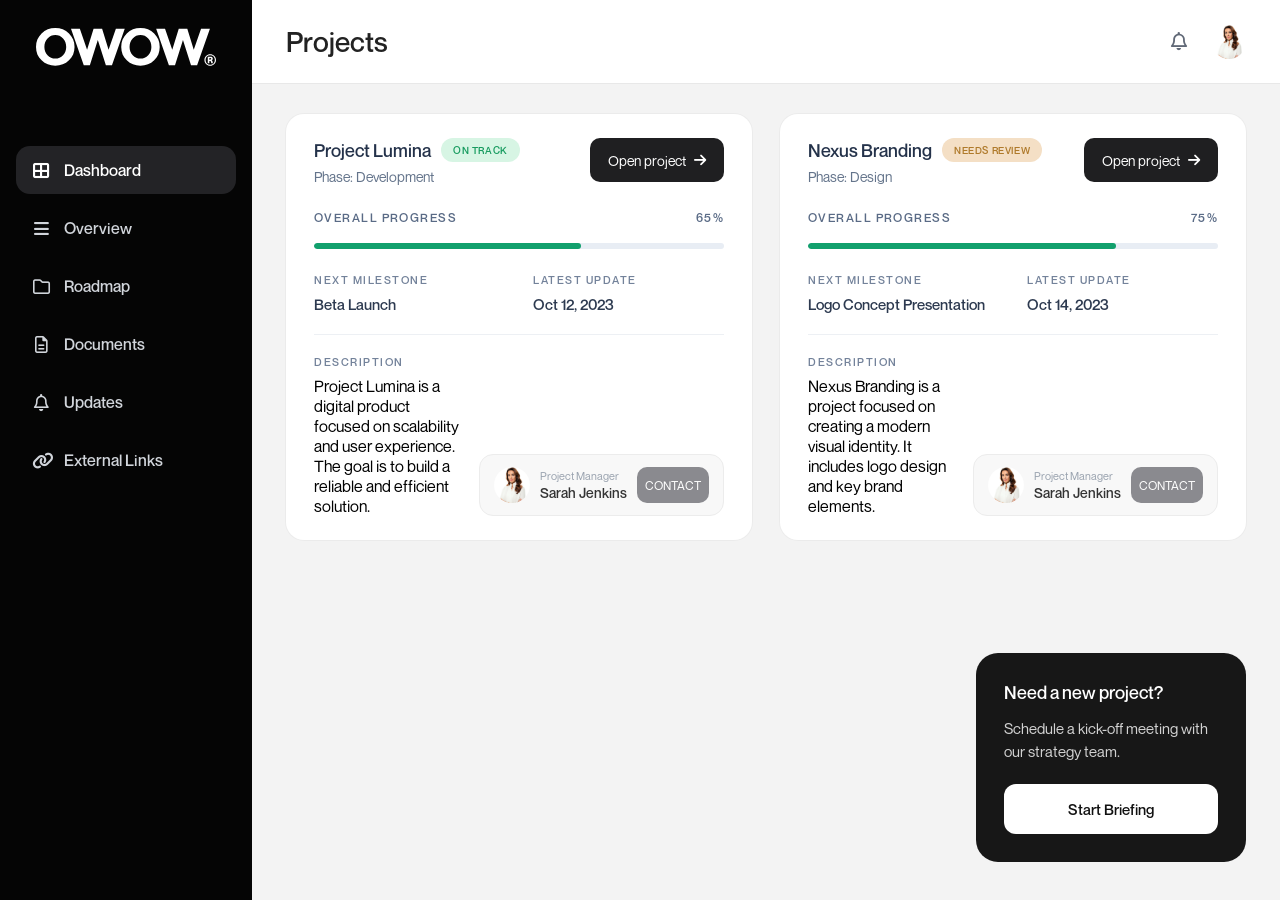
==== dashboard.html @ 6236fd92 "Fix layout issues" ====
<!DOCTYPE html>
<html lang="en">
<head>
  <meta charset="UTF-8" />
  <meta name="viewport" content="width=device-width, initial-scale=1.0" />
  <title>Projects Dashboard</title>
  <link rel="stylesheet" href="css/style.css" />
  <link rel="stylesheet" href="https://cdnjs.cloudflare.com/ajax/libs/font-awesome/6.5.0/css/all.min.css" />
</head>
<body>
  <div class="app-layout">
    <aside class="sidebar">
      <div class="logo">
        <img src="images/owow.svg" alt="OWOW logo" />
      </div>

      <nav class="sidebar-nav">
        <a href="index.html" class="nav-item active">
          <i class="fa-solid fa-table-cells-large"></i>
          <span>Dashboard</span>
        </a>
        <a href="overview.html" class="nav-item">
          <i class="fa-solid fa-bars"></i>
          <span>Overview</span>
        </a>
        <a href="roadmap.html" class="nav-item">
          <i class="fa-regular fa-folder"></i>
          <span>Roadmap</span>
        </a>
        <a href="documents.html" class="nav-item">
          <i class="fa-regular fa-file-lines"></i>
          <span>Documents</span>
        </a>
        <a href="updates.html" class="nav-item">
          <i class="fa-regular fa-bell"></i>
          <span>Updates</span>
        </a>
        <a href="links.html" class="nav-item">
          <i class="fa-solid fa-link"></i>
          <span>External Links</span>
        </a>
      </nav>
    </aside>

    <main class="main-content">
      <header class="topbar">
        <h1>Projects</h1>

        <div class="topbar-right">
          <button class="icon-btn">
            <i class="fa-regular fa-bell"></i>
          </button>

          <div class="profile-avatar">
            <img src="images/profile.png" alt="Profile picture" />
          </div>
        </div>
      </header>

      <section class="projects-grid">
        <article class="project-card">
          <div class="card-top">
            <div>
              <div class="project-title-row">
                <h2>Project Lumina</h2>
                <span class="status-badge green">ON TRACK</span>
              </div>
              <p class="phase">Phase: Development</p>
            </div>

            <button class="open-btn">
              Open project
              <i class="fa-solid fa-arrow-right"></i>
            </button>
          </div>

          <div class="progress-section">
            <div class="progress-head">
              <span>OVERALL PROGRESS</span>
              <span>65%</span>
            </div>
            <div class="progress-bar">
              <div class="progress-fill" style="width: 65%;"></div>
            </div>
          </div>

          <div class="project-meta">
            <div>
              <p class="meta-label">NEXT MILESTONE</p>
              <p class="meta-value">Beta Launch</p>
            </div>

            <div>
              <p class="meta-label">LATEST UPDATE</p>
              <p class="meta-value">Oct 12, 2023</p>
            </div>
          </div>

          <div class="card-bottom">
            <div class="description-box">
              <p class="meta-label">DESCRIPTION</p>
              <p class="description-text">
                Project Lumina is a digital product focused on scalability and user
                experience. The goal is to build a reliable and efficient solution.
              </p>
            </div>

            <div class="manager-box">
              <img src="images/profile.png" alt="Sarah Jenkins" />
              <div class="manager-info">
                <span class="manager-role">Project Manager</span>
                <span class="manager-name">Sarah Jenkins</span>
              </div>
              <button class="contact-btn">CONTACT</button>
            </div>
          </div>
        </article>

        <article class="project-card">
          <div class="card-top">
            <div>
              <div class="project-title-row">
                <h2>Nexus Branding</h2>
                <span class="status-badge orange">NEEDS REVIEW</span>
              </div>
              <p class="phase">Phase: Design</p>
            </div>

            <button class="open-btn">
              Open project
              <i class="fa-solid fa-arrow-right"></i>
            </button>
          </div>

          <div class="progress-section">
            <div class="progress-head">
              <span>OVERALL PROGRESS</span>
              <span>75%</span>
            </div>
            <div class="progress-bar">
              <div class="progress-fill" style="width: 75%;"></div>
            </div>
          </div>

          <div class="project-meta">
            <div>
              <p class="meta-label">NEXT MILESTONE</p>
              <p class="meta-value">Logo Concept Presentation</p>
            </div>

            <div>
              <p class="meta-label">LATEST UPDATE</p>
              <p class="meta-value">Oct 14, 2023</p>
            </div>
          </div>

          <div class="card-bottom">
            <div class="description-box">
              <p class="meta-label">DESCRIPTION</p>
              <p class="description-text">
                Nexus Branding is a project focused on creating a modern visual
                identity. It includes logo design and key brand elements.
              </p>
            </div>

            <div class="manager-box">
              <img src="images/profile.png" alt="Sarah Jenkins" />
              <div class="manager-info">
                <span class="manager-role">Project Manager</span>
                <span class="manager-name">Sarah Jenkins</span>
              </div>
              <button class="contact-btn">CONTACT</button>
            </div>
          </div>
        </article>
      </section>

      <section class="cta-section">
        <div class="briefing-card">
          <h3>Need a new project?</h3>
          <p>Schedule a kick-off meeting with our strategy team.</p>
          <button>Start Briefing</button>
        </div>
      </section>
    </main>
  </div>
</body>
</html>
---- css/style.css ----
@font-face {
    font-family: 'Neue Montreal';
    src: url('/fonts/neue-montreal-medium.otf') format('opentype');
    font-weight: 400;
    font-style: normal;
  }
  
  @font-face {
    font-family: 'Neue Montreal';
    src: url('/fonts/neue-montreal-regular.otf') format('opentype');
    font-weight: 700;
    font-style: normal;
  }
  

  * {
    margin: 0;
    padding: 0;
    box-sizing: border-box;
    font-family: 'Neue Montreal', sans-serif;
  }
  
  body {
    background-color: #f5f5f5;
    color: #111827;
  }
  
  a {
    text-decoration: none;
    color: inherit;
  }
  
  img {
    display: block;
    max-width: 100%;
  }
  
  .app-layout {
    display: flex;
    min-height: 100vh;
  }
  

  .sidebar {
    width: 252px;
    background-color: #050505;
    color: #ffffff;
    padding: 18px 16px 24px;
    display: flex;
    flex-direction: column;
    flex-shrink: 0;
  }
  
  .logo {
    padding: 10px 8px 30px 8px;
  }
  
  .logo img {
    width: 125px;
    height: auto;
  }
  
  .sidebar-nav {
    display: flex;
    flex-direction: column;
    gap: 10px;
  }
  
  .nav-item {
    display: flex;
    align-items: center;
    gap: 14px;
    padding: 14px 16px;
    border-radius: 14px;
    color: #d1d5db;
    transition: 0.25s ease;
    font-size: 16px;
    font-weight: 500;
  }
  
  .nav-item i {
    width: 18px;
    text-align: center;
    font-size: 17px;
  }
  
  .nav-item:hover {
    background-color: #1c1c1f;
    color: #ffffff;
  }
  
  .nav-item.active {
    background-color: #232326;
    color: #ffffff;
  }
  

  .main-content {
    flex: 1;
    display: flex;
    flex-direction: column;
    background-color: #ffffff;
  }
  
  .top-header {
    display: flex;
    justify-content: space-between;
    align-items: center;
    padding: 26px 36px;
    border-bottom: 1px solid #e5e7eb;
  }
  
  .breadcrumb {
    font-size: 14px;
    color: #9ca3af;
    margin-bottom: 8px;
  }
  
  .breadcrumb span {
    color: #4b5563;
    font-weight: 600;
  }
  
  .project-title {
    font-size: 22px;
    font-weight: 700;
  }
  
  .header-icons {
    display: flex;
    align-items: center;
    gap: 16px;
  }
  
  .icon-btn {
    background: transparent;
    border: none;
    font-size: 18px;
    cursor: pointer;
    color: #111827;
  }
  
  .avatar {
    width: 38px;
    height: 38px;
    border-radius: 50%;
    object-fit: cover;
  }
  
  .content-grid {
    display: grid;
    grid-template-columns: 2.2fr 0.8fr;
    gap: 32px;
    padding: 28px 32px 40px;
  }
  
  .left-column {
    min-width: 0;
  }
  
  .right-column {
    display: flex;
    flex-direction: column;
    gap: 22px;
  }
  
  .page-heading {
    display: flex;
    align-items: center;
    gap: 14px;
    margin-bottom: 26px;
  }
  
  .page-heading h2 {
    font-size: 28px;
    font-weight: 700;
    color: #14213d;
  }
  
  .back-btn {
    font-size: 24px;
    color: #111827;
  }
  

  .featured-card,
  .update-card,
  .info-card {
    border: 1px solid #d1d5db;
    border-radius: 20px;
    background-color: #ffffff;
  }
  
  .featured-card {
    background: linear-gradient(
      to bottom,
      #dadada 0%,
      #ffffff 80%
    );
    border: 1px solid #d1d5db;
    border-radius: 20px;
    padding: 22px 24px;
    margin-bottom: 28px;
  }
  
  .featured-top {
    display: flex;
    align-items: center;
    gap: 14px;
    margin-bottom: 18px;
  }
  
  .tag.dark {
    background-color: #0b0b0b;
    color: #ffffff;
    font-size: 13px;
    font-weight: 700;
    text-transform: uppercase;
    padding: 8px 12px;
    border-radius: 8px;
  }
  
  .date {
    font-size: 14px;
    color: #4b5563;
  }
  
  .featured-body {
    display: flex;
    justify-content: space-between;
    align-items: center;
    gap: 20px;
  }
  
  .featured-body h3 {
    font-size: 24px;
    margin-bottom: 10px;
    color: #111827;
  }
  
  .featured-body p {
    font-size: 17px;
    line-height: 1.6;
    max-width: 640px;
    color: #1f2937;
  }
  
  .rocket-icon {
    font-size: 72px;
    color: #d1d5db;
    opacity: 0.7;
  }
  
  .search-row {
    display: flex;
    justify-content: flex-end;
    margin-bottom: 24px;
  }
  
  .search-box {
    display: flex;
    align-items: center;
    gap: 10px;
    color: #9ca3af;
    border-bottom: 1px solid #d1d5db;
    padding-bottom: 8px;
    min-width: 260px;
  }
  
  .search-box input {
    border: none;
    outline: none;
    font-size: 15px;
    width: 100%;
    background: transparent;
    color: #111827;
  }
  
  .timeline-section {
    margin-top: 24px;
  }
  
  .section-label {
    color: #64748b;
    font-size: 14px;
    font-weight: 700;
    letter-spacing: 0.4px;
    margin-bottom: 18px;
    padding-bottom: 10px;
    border-bottom: 2px solid #e5e7eb;
    width: fit-content;
  }
  
  .timeline {
    border-left: 2px solid #d1d5db;
    margin-left: 6px;
    padding-left: 24px;
  }
  
  .timeline-item {
    position: relative;
    margin-bottom: 18px;
  }
  
  .timeline-dot {
    position: absolute;
    width: 12px;
    height: 12px;
    border: 2px solid #111827;
    background-color: #ffffff;
    border-radius: 50%;
    left: -31px;
    top: 24px;
  }
  
  .update-card {
    padding: 20px;
  }
  
  .card-header {
    display: flex;
    justify-content: space-between;
    align-items: start;
    gap: 12px;
    margin-bottom: 10px;
  }
  
  .card-header h3 {
    font-size: 18px;
    font-weight: 700;
  }
  
  .time-text {
    font-size: 14px;
    color: #6b7280;
    white-space: nowrap;
  }
  
  .mini-tags {
    display: flex;
    align-items: center;
    gap: 10px;
    flex-wrap: wrap;
    margin-bottom: 12px;
  }
  
  .mini-tag {
    background-color: #f3f4f6;
    color: #6b7280;
    font-size: 12px;
    padding: 4px 10px;
    border-radius: 8px;
  }
  
  .status {
    font-size: 13px;
    font-weight: 500;
  }
  
  .on-track {
    color: #10b981;
  }
  
  .action-required {
    color: #f59e0b;
  }
  
  .completed {
    color: #10b981;
  }
  
  .update-card p {
    color: #4b5563;
    line-height: 1.6;
    font-size: 15px;
  }
  

  .info-card {
    padding: 20px;
  }
  
  .card-label {
    font-size: 13px;
    font-weight: 700;
    letter-spacing: 0.5px;
    color: #111827;
    margin-bottom: 16px;
  }
  
  .status-box {
    display: flex;
    align-items: center;
    gap: 14px;
  }
  
  .status-icon {
    width: 42px;
    height: 42px;
    border-radius: 50%;
    display: flex;
    align-items: center;
    justify-content: center;
    font-size: 16px;
  }
  
  .status-icon.green {
    background-color: #d1fae5;
    color: #10b981;
  }
  
  .status-box h3 {
    font-size: 18px;
    margin-bottom: 4px;
  }
  
  .status-box p {
    font-size: 14px;
    color: #4b5563;
  }
  
  .date-pill {
    display: inline-block;
    background-color: #f3f4f6;
    color: #374151;
    font-size: 13px;
    padding: 6px 10px;
    border-radius: 8px;
    margin-bottom: 12px;
  }
  
  .info-card h3 {
    font-size: 24px;
    margin-bottom: 8px;
  }
  
  .info-card p {
    font-size: 15px;
    color: #4b5563;
    line-height: 1.5;
  }
  
  .progress-bar {
    height: 8px;
    background-color: #e5e7eb;
    border-radius: 999px;
    margin-top: 18px;
    overflow: hidden;
  }
  
  .progress-fill {
    width: 0;
    height: 100%;
    background-color: #10b981;
    border-radius: 999px;
  }
  
  .progress-text {
    text-align: right;
    margin-top: 8px;
    font-size: 13px;
    color: #374151;
  }
  
  .document-box {
    display: flex;
    align-items: center;
    gap: 14px;
    background-color: #f9fafb;
    border-radius: 12px;
    padding: 14px;
  }
  
  .pdf-icon {
    width: 42px;
    height: 42px;
    border-radius: 10px;
    background-color: #fee2e2;
    display: flex;
    align-items: center;
    justify-content: center;
    color: #ef4444;
    font-size: 20px;
  }
  
  .document-box h4 {
    font-size: 16px;
    margin-bottom: 4px;
  }
  
  .document-box p {
    font-size: 14px;
    color: #6b7280;
  }
  

  @media (max-width: 1100px) {
    .content-grid {
      grid-template-columns: 1fr;
    }
  
    .right-column {
      flex-direction: row;
      flex-wrap: wrap;
    }
  
    .right-column .info-card {
      flex: 1 1 250px;
    }
  }
  
  @media (max-width: 768px) {
    .app-layout {
      flex-direction: column;
    }
  
    .sidebar {
      width: 100%;
    }
  
    .top-header,
    .content-grid {
      padding-left: 20px;
      padding-right: 20px;
    }
  
    .featured-body {
      flex-direction: column;
      align-items: flex-start;
    }
  
    .rocket-icon {
      display: none;
    }
  
    .card-header {
      flex-direction: column;
      align-items: flex-start;
    }
  
    .search-row {
      justify-content: flex-start;
    }
  }

  /* Login */
/* Fonts */
@font-face {
  font-family: "Neue Montreal";
  src: url("./fonts/NeueMontreal-Regular.woff2") format("woff2");
  font-weight: 400;
}

@font-face {
  font-family: "Neue Montreal";
  src: url("./fonts/NeueMontreal-Medium.woff2") format("woff2");
  font-weight: 500;
}

/* Reset */
* {
  box-sizing: border-box;
}

/* Body - CENTER EVERYTHING */
body {
  margin: 0;
  background: #f4f2ee;
  font-family: "Neue Montreal", Arial, sans-serif;
  color: #000;
  min-height: 100vh;

  display: flex;
  align-items: center;
  justify-content: center;
}

.login {
  width: 420px;
  text-align: center;
}

.logo {
  width: 100%;
  display: flex;
  justify-content: center;
  align-items: center;
  margin-bottom: 50px;
}

.logo img {
  display: block;
  width: 180px;
  height: auto;
}

/* Title */
h1 {
  font-size: 30px;
  font-weight: 500;
  margin: 0;
}

/* Subtitle */
.subtitle {
  color: #7c8798;
  margin: 12px 0 50px;
}

/* Form */
form {
  text-align: left;
}

/* Labels */
label {
  display: block;
  font-size: 14px;
  margin-bottom: 10px;
}

/* Inputs */
input {
  width: 100%;
  border: none;
  border-bottom: 1px solid #d5dbe5;
  background: transparent;
  padding-bottom: 12px;
  margin-bottom: 25px;
  font-size: 16px;
  outline: none;
}

/* Forgot password */
.forgot {
  text-align: right;
  margin-bottom: 25px;
}

.forgot a {
  font-size: 13px;
  color: #1a5ac7;
  text-decoration: none;
}

/* Main button */
button {
  width: 100%;
  height: 50px;
  background: #000;
  color: white;
  border: none;
  font-size: 16px;
  cursor: pointer;
  transition: opacity 0.2s ease;
}

button:hover {
  opacity: 0.85;
}

/* Divider */
.divider {
  margin: 30px 0 20px;
  color: #7f8793;
  font-size: 14px;
}

/* Social buttons */
.social {
  display: flex;
  gap: 15px;
  justify-content: center;
}

.social-btn {
  display: flex;
  align-items: center;
  justify-content: center;
  gap: 10px;

  width: 160px;
  height: 48px;

  border: 1px solid #cfd6df;
  background: transparent;
  color: #3e4b5f;
  cursor: pointer;
}

.social-btn img {
  width: 18px;
  height: 18px;
}

/* Footer */
.footer {
  margin-top: 100px;
  font-size: 12px;
  color: #98a3b1;
}

.footer a {
  color: #1549a8;
  text-decoration: none;
}

/* Projects */
@font-face {
  font-family: 'Neue Montreal';
  src: url('/fonts/neue-montreal-medium.otf') format('opentype');
  font-weight: 500;
  font-style: normal;
}

@font-face {
  font-family: 'Neue Montreal';
  src: url('/fonts/neue-montreal-regular.otf') format('opentype');
  font-weight: 400;
  font-style: normal;
}

* {
  margin: 0;
  padding: 0;
  box-sizing: border-box;
  font-family: 'Neue Montreal', sans-serif;
}

/* html,
body {
  height: 100%;
}

body {
  background-color: #f3f3f3;
  color: #111827;
}

a {
  text-decoration: none;
  color: inherit;
}

img {
  display: block;
  max-width: 100%;
}

button {
  font: inherit;
}

.app-layout {
  display: flex;
  min-height: 100vh;
} */

/* SIDEBAR */

/* .sidebar {
  width: 256px;
  background-color: #050505;
  color: #ffffff;
  padding: 20px 16px 24px;
  display: flex;
  flex-direction: column;
  flex-shrink: 0;
}

.logo {
  padding: 6px 10px 42px 10px;
}

.logo img {
  width: 122px;
  height: auto;
  filter: brightness(0) invert(1);
}

.sidebar-nav {
  display: flex;
  flex-direction: column;
  gap: 10px;
}

.nav-item {
  display: flex;
  align-items: center;
  gap: 14px;
  padding: 14px 16px;
  border-radius: 14px;
  color: #c8cbd2;
  transition: 0.25s ease;
  font-size: 15px;
  font-weight: 400;
}

.nav-item i {
  width: 18px;
  text-align: center;
  font-size: 15px;
}

.nav-item:hover {
  background-color: #232326;
  color: #ffffff;
}

.nav-item.active {
  background-color: #232326;
  color: #ffffff;
  font-weight: 500;
} */

/* MAIN CONTENT */

.main-content {
  flex: 1;
  display: flex;
  flex-direction: column;
  background: #f3f3f3;
}

.topbar {
  height: 84px;
  background: #ffffff;
  border-bottom: 1px solid #e8e8e8;
  display: flex;
  align-items: center;
  justify-content: space-between;
  padding: 0 34px;
}

.topbar h1 {
  font-size: 28px;
  font-weight: 500;
  color: #222222;
}

.topbar-right {
  display: flex;
  align-items: center;
  gap: 16px;
}

.icon-btn {
  width: 34px;
  height: 34px;
  border: none;
  background: transparent;
  color: #616977;
  font-size: 18px;
  cursor: pointer;
  display: grid;
  place-items: center;
}

.profile-avatar {
  width: 34px;
  height: 34px;
  border-radius: 50%;
  overflow: hidden;
  flex-shrink: 0;
}

.profile-avatar img {
  width: 100%;
  height: 100%;
  object-fit: cover;
}

/* PROJECTS */

.projects-grid {
  display: grid;
  grid-template-columns: repeat(2, minmax(0, 1fr));
  gap: 28px;
  padding: 30px 34px;
  align-items: start;
}

.project-card {
  background: #ffffff;
  border-radius: 18px;
  padding: 24px 28px;
  box-shadow: 0 0 0 1px rgba(0, 0, 0, 0.03);
  min-width: 0;
}

.card-top {
  display: grid;
  grid-template-columns: minmax(0, 1fr) auto;
  align-items: start;
  gap: 18px;
  margin-bottom: 24px;
}

.project-title-row {
  display: flex;
  align-items: center;
  gap: 10px;
  margin-bottom: 6px;
  flex-wrap: wrap;
}

.project-title-row h2 {
  font-size: 18px;
  font-weight: 500;
  color: #24324a;
  line-height: 1.15;
}

.phase {
  font-size: 14px;
  color: #64748b;
  line-height: 1.3;
}

.status-badge {
  display: inline-flex;
  align-items: center;
  justify-content: center;
  padding: 6px 12px;
  border-radius: 999px;
  font-size: 10px;
  font-weight: 500;
  letter-spacing: 0.06em;
  white-space: nowrap;
}

.status-badge.green {
  background: #d7f5e4;
  color: #179b5f;
}

.status-badge.orange {
  background: #f4dfc5;
  color: #af7a2b;
}

.open-btn {
  border: none;
  background: #1f1f21;
  color: #ffffff;
  padding: 0 18px;
  min-width: 130px;
  height: 44px;
  border-radius: 10px;
  display: inline-flex;
  align-items: center;
  justify-content: center;
  gap: 8px;
  cursor: pointer;
  font-size: 14px;
  white-space: nowrap;
  flex-shrink: 0;
}

.progress-section {
  margin-bottom: 24px;
}

.progress-head {
  display: flex;
  justify-content: space-between;
  margin-bottom: 10px;
  font-size: 12px;
  font-weight: 500;
  letter-spacing: 0.12em;
  color: #5a6b86;
}

.progress-bar {
  width: 100%;
  height: 6px;
  border-radius: 999px;
  background: #e8edf4;
  overflow: hidden;
}

.progress-fill {
  height: 100%;
  border-radius: 999px;
  background: #12a06d;
}

.project-meta {
  display: grid;
  grid-template-columns: 1fr 1fr;
  gap: 28px;
  padding-bottom: 20px;
  margin-bottom: 20px;
  border-bottom: 1px solid #edf0f4;
}

.meta-label {
  font-size: 11px;
  font-weight: 500;
  letter-spacing: 0.14em;
  color: #73829a;
  margin-bottom: 8px;
}

.meta-value {
  font-size: 15px;
  color: #2d3a50;
  font-weight: 500;
  line-height: 1.35;
}

.card-bottom {
  display: grid;
  grid-template-columns: 1fr 245px;
  gap: 16px;
  align-items: end;
}

.manager-box {
  display: grid;
  grid-template-columns: 36px auto 84px;
  align-items: center;
  column-gap: 10px;
  background: #f8f8f8;
  border: 1px solid #ececec;
  border-radius: 14px;
  padding: 12px 14px;
  min-width: 0;
  overflow: hidden;
}

.manager-box img {
  width: 36px;
  height: 36px;
  border-radius: 50%;
  object-fit: cover;
  display: block;
}

.manager-info {
  min-width: 0;
}

.manager-role {
  display: block;
  font-size: 11px;
  color: #9aa3af;
  line-height: 1.2;
  margin-bottom: 2px;
  white-space: nowrap;
  
}

.manager-name {
  display: block;
  font-size: 14px;
  color: #333333;
  font-weight: 500;
  line-height: 1.2;
  white-space: nowrap;
}

.contact-btn {
  width: 72px;
  height: 36px;
  border: none;
  background: #8a8a8f;
  color: #ffffff;
  border-radius: 10px;
  font-size: 12px;
  cursor: pointer;
  padding: 0;
  justify-self: end;
}

/* CTA */

.cta-section {
  display: flex;
  justify-content: flex-end;
  padding: 20px 34px 38px;
  margin-top: auto;
}

.briefing-card {
  width: 270px;
  background: #171717;
  color: #ffffff;
  border-radius: 22px;
  padding: 28px;
}

.briefing-card h3 {
  font-size: 18px;
  font-weight: 500;
  margin-bottom: 14px;
  line-height: 1.25;
}

.briefing-card p {
  font-size: 15px;
  line-height: 1.5;
  color: #d2d2d2;
  margin-bottom: 22px;
  max-width: 210px;
}

.briefing-card button {
  border: none;
  background: #ffffff;
  color: #111111;
  padding: 14px 22px;
  border-radius: 12px;
  font-size: 15px;
  font-weight: 500;
  cursor: pointer;
  min-width: 160px;
}

/* RESPONSIVE */

@media (max-width: 1200px) {
  .projects-grid {
    grid-template-columns: 1fr;
  }
}

@media (max-width: 900px) {
  .sidebar {
    width: 220px;
  }

  .card-bottom {
    grid-template-columns: 1fr;
  }

  .manager-box {
    justify-content: space-between;
  }
}

@media (max-width: 768px) {
  .app-layout {
    flex-direction: column;
  }

  .sidebar {
    width: 100%;
  }

  .topbar {
    padding: 0 20px;
  }

  .projects-grid,
  .cta-section {
    padding-left: 20px;
    padding-right: 20px;
  }

  .card-top {
    grid-template-columns: 1fr;
  }

  .open-btn {
    width: 100%;
  }

  .project-meta {
    grid-template-columns: 1fr;
  }
}
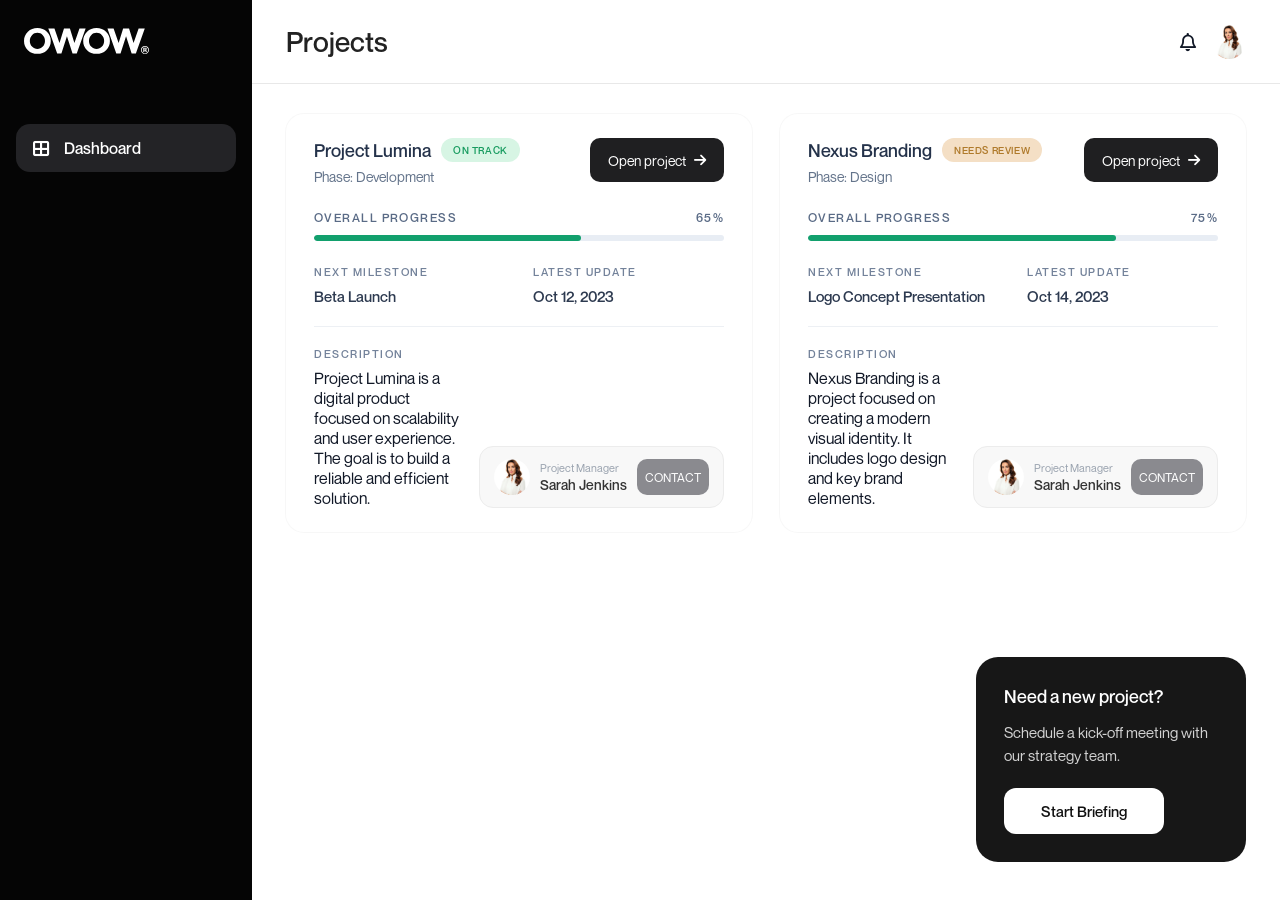
==== commit c7605089: "Update and rename index.html to dashboard.html" ====
--- a/dashboard.html
+++ b/dashboard.html
@@ -15,29 +15,9 @@
       </div>
 
       <nav class="sidebar-nav">
-        <a href="index.html" class="nav-item active">
+        <a href="dashboard.html" class="nav-item active">
           <i class="fa-solid fa-table-cells-large"></i>
           <span>Dashboard</span>
-        </a>
-        <a href="overview.html" class="nav-item">
-          <i class="fa-solid fa-bars"></i>
-          <span>Overview</span>
-        </a>
-        <a href="roadmap.html" class="nav-item">
-          <i class="fa-regular fa-folder"></i>
-          <span>Roadmap</span>
-        </a>
-        <a href="documents.html" class="nav-item">
-          <i class="fa-regular fa-file-lines"></i>
-          <span>Documents</span>
-        </a>
-        <a href="updates.html" class="nav-item">
-          <i class="fa-regular fa-bell"></i>
-          <span>Updates</span>
-        </a>
-        <a href="links.html" class="nav-item">
-          <i class="fa-solid fa-link"></i>
-          <span>External Links</span>
         </a>
       </nav>
     </aside>
@@ -47,7 +27,7 @@
         <h1>Projects</h1>
 
         <div class="topbar-right">
-          <button class="icon-btn">
+          <button class="icon-btn" type="button" aria-label="Notifications">
             <i class="fa-regular fa-bell"></i>
           </button>
 
@@ -68,10 +48,10 @@
               <p class="phase">Phase: Development</p>
             </div>
 
-            <button class="open-btn">
+            <a href="overview.html" class="open-btn">
               Open project
               <i class="fa-solid fa-arrow-right"></i>
-            </button>
+            </a>
           </div>
 
           <div class="progress-section">
@@ -111,7 +91,7 @@
                 <span class="manager-role">Project Manager</span>
                 <span class="manager-name">Sarah Jenkins</span>
               </div>
-              <button class="contact-btn">CONTACT</button>
+              <button class="contact-btn" type="button">CONTACT</button>
             </div>
           </div>
         </article>
@@ -126,7 +106,7 @@
               <p class="phase">Phase: Design</p>
             </div>
 
-            <button class="open-btn">
+            <button class="open-btn disabled" type="button" title="Not available yet">
               Open project
               <i class="fa-solid fa-arrow-right"></i>
             </button>
@@ -169,7 +149,7 @@
                 <span class="manager-role">Project Manager</span>
                 <span class="manager-name">Sarah Jenkins</span>
               </div>
-              <button class="contact-btn">CONTACT</button>
+              <button class="contact-btn" type="button">CONTACT</button>
             </div>
           </div>
         </article>
@@ -179,10 +159,10 @@
         <div class="briefing-card">
           <h3>Need a new project?</h3>
           <p>Schedule a kick-off meeting with our strategy team.</p>
-          <button>Start Briefing</button>
+          <button type="button">Start Briefing</button>
         </div>
       </section>
     </main>
   </div>
 </body>
-</html>+</html>
--- a/css/style.css
+++ b/css/style.css
@@ -1,23 +1,41 @@
-@font-face {
-    font-family: 'Neue Montreal';
-    src: url('/fonts/neue-montreal-medium.otf') format('opentype');
+
+
+
+/* fonts */
+
+   @font-face {
+    font-family: "Neue Montreal";
+    src: url("/fonts/neue-montreal-regular.otf") format("opentype");
     font-weight: 400;
     font-style: normal;
   }
   
   @font-face {
-    font-family: 'Neue Montreal';
-    src: url('/fonts/neue-montreal-regular.otf') format('opentype');
-    font-weight: 700;
+    font-family: "Neue Montreal";
+    src: url("/fonts/neue-montreal-medium.otf") format("opentype");
+    font-weight: 500;
     font-style: normal;
   }
   
-
+  @font-face {
+    font-family: "Neue Montreal";
+    src: url("/fonts/neue-montreal-medium.otf") format("opentype");
+    font-weight: 700;
+    font-style: normal;
+  }
+  
+
+  
   * {
     margin: 0;
     padding: 0;
     box-sizing: border-box;
-    font-family: 'Neue Montreal', sans-serif;
+    font-family: "Neue Montreal", sans-serif;
+  }
+  
+  html,
+  body {
+    min-height: 100%;
   }
   
   body {
@@ -35,12 +53,19 @@
     max-width: 100%;
   }
   
+  button,
+  input,
+  textarea,
+  select {
+    font: inherit;
+  }
+  
+
   .app-layout {
     display: flex;
     min-height: 100vh;
   }
   
-
   .sidebar {
     width: 252px;
     background-color: #050505;
@@ -64,6 +89,7 @@
     display: flex;
     flex-direction: column;
     gap: 10px;
+    margin-top: 40px;
   }
   
   .nav-item {
@@ -94,12 +120,12 @@
     color: #ffffff;
   }
   
-
   .main-content {
     flex: 1;
     display: flex;
     flex-direction: column;
     background-color: #ffffff;
+    min-width: 0;
   }
   
   .top-header {
@@ -108,6 +134,7 @@
     align-items: center;
     padding: 26px 36px;
     border-bottom: 1px solid #e5e7eb;
+    background: #fff;
   }
   
   .breadcrumb {
@@ -124,6 +151,7 @@
   .project-title {
     font-size: 22px;
     font-weight: 700;
+    color: #111827;
   }
   
   .header-icons {
@@ -138,6 +166,8 @@
     font-size: 18px;
     cursor: pointer;
     color: #111827;
+    width: auto;
+    height: auto;
   }
   
   .avatar {
@@ -147,6 +177,1299 @@
     object-fit: cover;
   }
   
+  
+  /* projects / dashboard page */
+  
+  .topbar {
+    height: 84px;
+    background: #ffffff;
+    border-bottom: 1px solid #e8e8e8;
+    display: flex;
+    align-items: center;
+    justify-content: space-between;
+    padding: 0 34px;
+  }
+  
+  .topbar h1 {
+    font-size: 28px;
+    font-weight: 500;
+    color: #222222;
+  }
+  
+  .topbar-right {
+    display: flex;
+    align-items: center;
+    gap: 16px;
+  }
+  
+  .profile-avatar {
+    width: 34px;
+    height: 34px;
+    border-radius: 50%;
+    overflow: hidden;
+    flex-shrink: 0;
+  }
+  
+  .profile-avatar img {
+    width: 100%;
+    height: 100%;
+    object-fit: cover;
+  }
+  
+  .projects-grid {
+    display: grid;
+    grid-template-columns: repeat(2, minmax(0, 1fr));
+    gap: 28px;
+    padding: 30px 34px;
+    align-items: start;
+  }
+  
+  .project-card {
+    background: #ffffff;
+    border-radius: 18px;
+    padding: 24px 28px;
+    box-shadow: 0 0 0 1px rgba(0, 0, 0, 0.03);
+    min-width: 0;
+  }
+  
+  .card-top {
+    display: grid;
+    grid-template-columns: minmax(0, 1fr) auto;
+    align-items: start;
+    gap: 18px;
+    margin-bottom: 24px;
+  }
+  
+  .project-title-row {
+    display: flex;
+    align-items: center;
+    gap: 10px;
+    margin-bottom: 6px;
+    flex-wrap: wrap;
+  }
+  
+  .project-title-row h2 {
+    font-size: 18px;
+    font-weight: 500;
+    color: #24324a;
+    line-height: 1.15;
+  }
+  
+  .phase {
+    font-size: 14px;
+    color: #64748b;
+    line-height: 1.3;
+  }
+  
+  .status-badge {
+    display: inline-flex;
+    align-items: center;
+    justify-content: center;
+    padding: 6px 12px;
+    border-radius: 999px;
+    font-size: 10px;
+    font-weight: 500;
+    letter-spacing: 0.06em;
+    white-space: nowrap;
+  }
+  
+  .status-badge.green {
+    background: #d7f5e4;
+    color: #179b5f;
+  }
+  
+  .status-badge.orange {
+    background: #f4dfc5;
+    color: #af7a2b;
+  }
+  
+  .open-btn {
+    border: none;
+    background: #1f1f21;
+    color: #ffffff;
+    padding: 0 18px;
+    min-width: 130px;
+    height: 44px;
+    border-radius: 10px;
+    display: inline-flex;
+    align-items: center;
+    justify-content: center;
+    gap: 8px;
+    cursor: pointer;
+    font-size: 14px;
+    white-space: nowrap;
+    flex-shrink: 0;
+  }
+
+  
+  .progress-section {
+    margin-bottom: 24px;
+  }
+  
+  .progress-head {
+    display: flex;
+    justify-content: space-between;
+    margin-bottom: 10px;
+    font-size: 12px;
+    font-weight: 500;
+    letter-spacing: 0.12em;
+    color: #5a6b86;
+  }
+  
+  .progress-bar {
+    width: 100%;
+    height: 6px;
+    border-radius: 999px;
+    background: #e8edf4;
+    overflow: hidden;
+  }
+  
+  .progress-fill {
+    height: 100%;
+    border-radius: 999px;
+    background: #12a06d;
+  }
+  
+  .project-meta {
+    display: grid;
+    grid-template-columns: 1fr 1fr;
+    gap: 28px;
+    padding-bottom: 20px;
+    margin-bottom: 20px;
+    border-bottom: 1px solid #edf0f4;
+  }
+  
+  .meta-label {
+    font-size: 11px;
+    font-weight: 500;
+    letter-spacing: 0.14em;
+    color: #73829a;
+    margin-bottom: 8px;
+  }
+  
+  .meta-value {
+    font-size: 15px;
+    color: #2d3a50;
+    font-weight: 500;
+    line-height: 1.35;
+  }
+  
+  .card-bottom {
+    display: grid;
+    grid-template-columns: 1fr 245px;
+    gap: 16px;
+    align-items: end;
+  }
+  
+  .manager-box {
+    display: grid;
+    grid-template-columns: 36px auto 84px;
+    align-items: center;
+    column-gap: 10px;
+    background: #f8f8f8;
+    border: 1px solid #ececec;
+    border-radius: 14px;
+    padding: 12px 14px;
+    min-width: 0;
+    overflow: hidden;
+  }
+  
+  .manager-box img {
+    width: 36px;
+    height: 36px;
+    border-radius: 50%;
+    object-fit: cover;
+  }
+  
+  .manager-info {
+    min-width: 0;
+  }
+  
+  .manager-role {
+    display: block;
+    font-size: 11px;
+    color: #9aa3af;
+    line-height: 1.2;
+    margin-bottom: 2px;
+    white-space: nowrap;
+  }
+  
+  .manager-name {
+    display: block;
+    font-size: 14px;
+    color: #333333;
+    font-weight: 500;
+    line-height: 1.2;
+    white-space: nowrap;
+  }
+  
+  .contact-btn {
+    width: 72px;
+    height: 36px;
+    border: none;
+    background: #8a8a8f;
+    color: #ffffff;
+    border-radius: 10px;
+    font-size: 12px;
+    cursor: pointer;
+    padding: 0;
+    justify-self: end;
+  }
+  
+  .cta-section {
+    display: flex;
+    justify-content: flex-end;
+    padding: 20px 34px 38px;
+    margin-top: auto;
+  }
+  
+  .briefing-card {
+    width: 270px;
+    background: #171717;
+    color: #ffffff;
+    border-radius: 22px;
+    padding: 28px;
+  }
+  
+  .briefing-card h3 {
+    font-size: 18px;
+    font-weight: 500;
+    margin-bottom: 14px;
+    line-height: 1.25;
+  }
+  
+  .briefing-card p {
+    font-size: 15px;
+    line-height: 1.5;
+    color: #d2d2d2;
+    margin-bottom: 22px;
+    max-width: 210px;
+  }
+  
+  .briefing-card button {
+    border: none;
+    background: #ffffff;
+    color: #111111;
+    padding: 14px 22px;
+    border-radius: 12px;
+    font-size: 15px;
+    font-weight: 500;
+    cursor: pointer;
+    min-width: 160px;
+    width: auto;
+    height: auto;
+  }
+  
+  
+  /* overview page */
+  
+  .ov-stat-row {
+    display: grid;
+    grid-template-columns: repeat(3, 1fr);
+    gap: 18px;
+    padding: 24px 34px 0;
+  }
+  
+  .ov-stat-card {
+    background: #ffffff;
+    border: 1px solid #e5e7eb;
+    border-radius: 18px;
+    padding: 22px 26px 24px;
+  }
+  
+  .ov-stat-label {
+    font-size: 11px;
+    font-weight: 500;
+    letter-spacing: 0.12em;
+    color: #9ca3af;
+    margin-bottom: 12px;
+    text-transform: uppercase;
+  }
+  
+  .ov-stat-value {
+    font-size: 20px;
+    font-weight: 500;
+    color: #111827;
+    line-height: 1.3;
+  }
+  
+  .ov-stat-value .ov-muted {
+    color: #9ca3af;
+    font-weight: 400;
+  }
+  
+  .ov-status-dot {
+    display: inline-block;
+    width: 9px;
+    height: 9px;
+    border-radius: 50%;
+    background-color: #10b981;
+    margin-right: 8px;
+    flex-shrink: 0;
+  }
+  
+  .ov-stat-value.ov-status-line {
+    display: flex;
+    align-items: center;
+  }
+  
+  .ov-main-grid {
+    display: grid;
+    grid-template-columns: 1.65fr 1fr;
+    gap: 32px;
+    padding: 48px 34px 40px;
+    align-items: start;
+  }
+  
+  .ov-section-header {
+    display: flex;
+    justify-content: space-between;
+    align-items: center;
+    margin-bottom: 18px;
+  }
+  
+  .ov-section-title {
+    font-size: 13px;
+    font-weight: 700;
+    letter-spacing: 0.12em;
+    color: #111827;
+    text-transform: uppercase;
+  }
+  
+  .ov-section-link {
+    font-size: 13px;
+    color: #6b7280;
+  }
+  
+  .ov-section-link:hover {
+    color: #111827;
+  }
+  
+  .ov-progress-card,
+  .ov-overall-card,
+  .ov-update-card {
+    background: #ffffff;
+    border: 1px solid #e5e7eb;
+    border-radius: 18px;
+  }
+  
+  .ov-progress-card {
+    padding: 24px 28px;
+    margin-bottom: 18px;
+  }
+  
+  .ov-phase-row {
+    margin-bottom: 22px;
+  }
+  
+  .ov-phase-row:last-child {
+    margin-bottom: 0;
+  }
+  
+  .ov-phase-meta {
+    display: flex;
+    justify-content: space-between;
+    align-items: center;
+    margin-bottom: 10px;
+  }
+  
+  .ov-phase-name {
+    font-size: 12px;
+    font-weight: 700;
+    letter-spacing: 0.1em;
+    text-transform: uppercase;
+    color: #10b981;
+  }
+  
+  .ov-phase-name.ov-inactive {
+    color: #9ca3af;
+  }
+  
+  .ov-phase-status {
+    font-size: 12px;
+    color: #9ca3af;
+  }
+  
+  .ov-phase-status.ov-active-status {
+    color: #6b7280;
+  }
+  
+  .ov-phase-bar {
+    height: 7px;
+    background-color: #f3f4f6;
+    border-radius: 999px;
+    overflow: hidden;
+  }
+  
+  .ov-phase-fill {
+    height: 100%;
+    background-color: #12a06d;
+    border-radius: 999px;
+  }
+  
+  .ov-overall-card {
+    padding: 20px 24px;
+    display: flex;
+    flex-direction: column;
+    gap: 10px;
+  }
+  
+  .ov-overall-label {
+    font-size: 11px;
+    font-weight: 700;
+    letter-spacing: 0.12em;
+    color: #10b981;
+    text-transform: uppercase;
+  }
+  
+  .ov-overall-bar-wrap {
+    flex: 1;
+    display: flex;
+    align-items: center;
+    gap: 14px;
+  }
+  
+  .ov-overall-bar {
+    flex: 1;
+    height: 7px;
+    background-color: #f3f4f6;
+    border-radius: 999px;
+    overflow: hidden;
+  }
+  
+  .ov-overall-fill {
+    height: 100%;
+    background-color: #12a06d;
+    border-radius: 999px;
+  }
+  
+  .ov-overall-pct {
+    font-size: 14px;
+    font-weight: 600;
+    color: #374151;
+    white-space: nowrap;
+  }
+  
+  .ov-right-col {
+    display: flex;
+    flex-direction: column;
+    gap: 24px;
+  }
+  
+  .ov-update-card {
+    padding: 22px 24px;
+  }
+  
+  .ov-update-meta {
+    font-size: 13px;
+    color: #9ca3af;
+    margin-bottom: 14px;
+  }
+  
+  .ov-update-text {
+    font-size: 15px;
+    color: #374151;
+    line-height: 1.65;
+  }
+  
+  .ov-quicknav-title {
+    font-size: 13px;
+    font-weight: 700;
+    letter-spacing: 0.12em;
+    color: #111827;
+    text-transform: uppercase;
+    margin-bottom: 16px;
+  }
+  
+  .ov-nav-grid {
+    display: grid;
+    grid-template-columns: 1fr 1fr;
+    gap: 12px;
+  }
+  
+  .ov-nav-btn {
+    background: #ffffff;
+    border: 1px solid #d1d5db;
+    border-radius: 14px;
+    padding: 16px 14px;
+    font-size: 12px;
+    font-weight: 700;
+    letter-spacing: 0.1em;
+    color: #111827;
+    text-align: center;
+    display: block;
+    transition: background 0.2s ease, border-color 0.2s ease;
+  }
+  
+  .ov-nav-btn:hover {
+    background: #f9fafb;
+    border-color: #9ca3af;
+  }
+  
+  
+  /* roadmap */
+  
+  .rm-body {
+    padding: 28px 34px 48px;
+    display: flex;
+    flex-direction: column;
+    gap: 22px;
+  }
+  
+  .rm-timeline-card,
+  .rm-phase-detail-card,
+  .rm-side-card,
+  .rm-bottom-card,
+  .rm-gantt-card {
+    background: #ffffff;
+    border: 1px solid #e5e7eb;
+    border-radius: 18px;
+  }
+  
+  .rm-timeline-card {
+    padding: 28px 32px;
+  }
+  
+  .rm-card-label {
+    font-size: 11px;
+    font-weight: 700;
+    letter-spacing: 0.14em;
+    color: #9ca3af;
+    text-transform: uppercase;
+    margin-bottom: 28px;
+  }
+  
+  .rm-phases {
+    display: flex;
+    align-items: center;
+    gap: 0;
+  }
+  
+  .rm-phase-item {
+    display: flex;
+    flex-direction: column;
+    align-items: center;
+    gap: 10px;
+    flex-shrink: 0;
+  }
+  
+  .rm-phase-icon {
+    width: 52px;
+    height: 52px;
+    border-radius: 50%;
+    background: #d1fae5;
+    color: #10b981;
+    display: flex;
+    align-items: center;
+    justify-content: center;
+    font-size: 18px;
+  }
+  
+  .rm-phase-icon--current {
+    background: #111827;
+    color: #ffffff;
+  }
+  
+  .rm-phase-icon--upcoming {
+    background: #f3f4f6;
+    color: #9ca3af;
+    border: 1px solid #e5e7eb;
+  }
+  
+  .rm-phase-name {
+    font-size: 14px;
+    font-weight: 500;
+    color: #111827;
+    text-align: center;
+  }
+  
+  .rm-phase-name.rm-bold {
+    font-weight: 700;
+  }
+  
+  .rm-phase-name.rm-muted {
+    color: #9ca3af;
+  }
+  
+  .rm-phase-sub {
+    font-size: 12px;
+    color: #6b7280;
+    text-align: center;
+    margin-top: -6px;
+  }
+  
+  .rm-phase-sub.rm-green {
+    color: #10b981;
+  }
+  
+  .rm-phase-sub.rm-muted {
+    color: #9ca3af;
+  }
+  
+  .rm-connector {
+    flex: 1;
+    height: 2px;
+    background: #e5e7eb;
+    margin-bottom: 34px;
+  }
+  
+  .rm-connector-done {
+    background: #10b981;
+  }
+  
+  .rm-middle-row {
+    display: grid;
+    grid-template-columns: 1fr 320px;
+    gap: 22px;
+    align-items: start;
+  }
+  
+  .rm-left-col,
+  .rm-right-col {
+    display: flex;
+    flex-direction: column;
+  }
+  
+  .rm-left-col {
+    gap: 22px;
+  }
+  
+  .rm-right-col {
+    gap: 18px;
+  }
+  
+  .rm-phase-detail-card {
+    padding: 28px 30px;
+  }
+  
+  .rm-phase-detail-top {
+    display: flex;
+    justify-content: space-between;
+    align-items: flex-start;
+    gap: 20px;
+    margin-bottom: 18px;
+  }
+  
+  .rm-phase-detail-title {
+    font-size: 20px;
+    font-weight: 700;
+    color: #111827;
+    margin-bottom: 6px;
+  }
+  
+  .rm-phase-detail-sub {
+    font-size: 14px;
+    color: #6b7280;
+  }
+  
+  .rm-progress-badge {
+    display: flex;
+    flex-direction: column;
+    align-items: flex-end;
+    flex-shrink: 0;
+  }
+  
+  .rm-progress-pct {
+    font-size: 28px;
+    font-weight: 700;
+    color: #10b981;
+    line-height: 1;
+  }
+  
+  .rm-progress-label {
+    font-size: 10px;
+    font-weight: 700;
+    letter-spacing: 0.14em;
+    color: #9ca3af;
+    margin-top: 2px;
+  }
+  
+  .rm-progress-bar {
+    width: 100%;
+    height: 8px;
+    background: #e5e7eb;
+    border-radius: 999px;
+    overflow: hidden;
+    margin-bottom: 28px;
+  }
+  
+  .rm-progress-fill {
+    height: 100%;
+    background: #12a06d;
+    border-radius: 999px;
+  }
+  
+  .rm-tasks-label {
+    font-size: 11px;
+    font-weight: 700;
+    letter-spacing: 0.14em;
+    color: #9ca3af;
+    text-transform: uppercase;
+    margin-bottom: 16px;
+  }
+  
+  .rm-task-list,
+  .rm-done-list,
+  .rm-next-list {
+    list-style: none;
+  }
+  
+  .rm-task-list {
+    display: flex;
+    flex-direction: column;
+    gap: 14px;
+  }
+  
+  .rm-task {
+    display: flex;
+    align-items: center;
+    gap: 12px;
+    font-size: 15px;
+    color: #111827;
+  }
+  
+  .rm-task--done {
+    color: #6b7280;
+  }
+  
+  .rm-task-icon {
+    width: 26px;
+    height: 26px;
+    border-radius: 50%;
+    display: flex;
+    align-items: center;
+    justify-content: center;
+    font-size: 13px;
+    flex-shrink: 0;
+  }
+  
+  .rm-task-icon--done {
+    background: #d1fae5;
+    color: #10b981;
+  }
+  
+  .rm-task-icon--active {
+    background: #f3f4f6;
+    color: #374151;
+  }
+  
+  .rm-task-icon--pending {
+    background: transparent;
+    color: #d1d5db;
+    border: 2px solid #d1d5db;
+  }
+  
+  .rm-side-card {
+    padding: 22px 24px;
+  }
+  
+  .rm-milestone {
+    display: flex;
+    align-items: flex-start;
+    gap: 16px;
+    margin-bottom: 16px;
+  }
+  
+  .rm-milestone:last-of-type {
+    margin-bottom: 0;
+  }
+  
+  .rm-milestone-date {
+    display: flex;
+    flex-direction: column;
+    align-items: center;
+    min-width: 36px;
+  }
+  
+  .rm-date-month {
+    font-size: 10px;
+    font-weight: 700;
+    letter-spacing: 0.1em;
+    color: #9ca3af;
+    text-transform: uppercase;
+  }
+  
+  .rm-date-day {
+    font-size: 22px;
+    font-weight: 700;
+    color: #111827;
+    line-height: 1.1;
+  }
+  
+  .rm-milestone-title {
+    font-size: 14px;
+    font-weight: 600;
+    color: #111827;
+    margin-bottom: 3px;
+  }
+  
+  .rm-milestone-sub {
+    font-size: 12px;
+    color: #9ca3af;
+  }
+  
+  .rm-doc-item {
+    display: flex;
+    align-items: center;
+    gap: 14px;
+    padding: 10px 0;
+    border-bottom: 1px solid #f3f4f6;
+  }
+  
+  .rm-doc-item:last-of-type {
+    border-bottom: none;
+  }
+  
+  .rm-doc-icon {
+    width: 36px;
+    height: 36px;
+    background: #f3f4f6;
+    border-radius: 10px;
+    display: flex;
+    align-items: center;
+    justify-content: center;
+    color: #6b7280;
+    font-size: 15px;
+    flex-shrink: 0;
+  }
+  
+  .rm-doc-name {
+    font-size: 13px;
+    font-weight: 600;
+    color: #111827;
+    margin-bottom: 2px;
+  }
+  
+  .rm-doc-meta {
+    font-size: 11px;
+    color: #9ca3af;
+  }
+  
+  .rm-view-all-btn {
+    width: 100%;
+    margin-top: 14px;
+    background: transparent;
+    border: 1px solid #d1d5db;
+    border-radius: 10px;
+    padding: 12px;
+    font-size: 11px;
+    font-weight: 700;
+    letter-spacing: 0.1em;
+    color: #374151;
+    cursor: pointer;
+    text-align: center;
+    display: block;
+  }
+  
+  .rm-view-all-btn:hover {
+    background: #f9fafb;
+  }
+  
+  .rm-bottom-row {
+    display: grid;
+    grid-template-columns: 1fr 1fr;
+    gap: 22px;
+  }
+  
+  .rm-bottom-card {
+    padding: 26px 28px;
+  }
+  
+  .rm-bottom-card-title {
+    font-size: 11px;
+    font-weight: 700;
+    letter-spacing: 0.14em;
+    color: #374151;
+    text-transform: uppercase;
+    margin-bottom: 18px;
+    display: flex;
+    align-items: center;
+    gap: 8px;
+  }
+  
+  .rm-green-icon {
+    color: #10b981;
+    font-size: 15px;
+  }
+  
+  .rm-arrow-icon {
+    color: #374151;
+    font-size: 15px;
+  }
+  
+  .rm-done-list {
+    display: flex;
+    flex-direction: column;
+    gap: 10px;
+  }
+  
+  .rm-done-item {
+    display: flex;
+    align-items: center;
+    justify-content: space-between;
+    background: #ecfdf5;
+    color: #065f46;
+    font-size: 14px;
+    font-weight: 500;
+    padding: 12px 16px;
+    border-radius: 10px;
+  }
+  
+  .rm-check {
+    color: #10b981;
+    font-size: 13px;
+  }
+  
+  .rm-next-list {
+    display: flex;
+    flex-direction: column;
+    gap: 25px;
+  }
+  
+  .rm-next-list li {
+    display: flex;
+    align-items: center;
+    gap: 10px;
+    font-size: 14px;
+    color: #374151;
+  }
+  
+  .rm-next-list li::before {
+    content: "";
+    width: 7px;
+    height: 7px;
+    border-radius: 50%;
+    background: #111827;
+    flex-shrink: 0;
+  }
+  
+  .rm-gantt-card {
+    padding: 28px 32px;
+  }
+  
+  .rm-gantt-header {
+    display: flex;
+    align-items: center;
+    margin-bottom: 8px;
+  }
+  
+  .rm-gantt-months {
+    flex: 1;
+    display: grid;
+    grid-template-columns: repeat(6, 1fr);
+  }
+  
+  .rm-gantt-months span {
+    font-size: 12px;
+    font-weight: 600;
+    color: #9ca3af;
+    text-align: center;
+  }
+  
+  .rm-gantt-body {
+    position: relative;
+  }
+  
+  .rm-today-line {
+    position: absolute;
+    top: 0;
+    bottom: 0;
+    width: 2px;
+    background: #10b981;
+    z-index: 2;
+    left: 33%;
+  }
+  
+  .rm-gantt-row {
+    display: flex;
+    align-items: center;
+    gap: 0;
+    border-top: 1px solid #e5e7eb;
+    padding: 14px 0;
+  }
+  
+  .rm-gantt-row-label {
+    width: 120px;
+    flex-shrink: 0;
+    font-size: 13px;
+    color: #374151;
+    font-weight: 500;
+  }
+  
+  .rm-gantt-track {
+    flex: 1;
+    height: 36px;
+    position: relative;
+    display: flex;
+    align-items: center;
+  }
+  
+  .rm-gantt-bar {
+    height: 32px;
+    border-radius: 8px;
+    position: relative;
+    display: flex;
+    align-items: center;
+    justify-content: center;
+    font-size: 12px;
+    font-weight: 600;
+    color: #ffffff;
+  }
+  
+  .rm-bar-blue {
+    background: #60a5fa;
+  }
+  
+  .rm-bar-orange {
+    background: #f97316;
+  }
+  
+  .rm-bar-yellow {
+    background: #fbbf24;
+    color: #92400e;
+  }
+  
+  .rm-bar-green {
+    background: #34d399;
+    color: #065f46;
+  }
+  
+  .rm-bar-gray {
+    background: #d1d5db;
+    color: #374151;
+  }
+  
+  
+  /* documents page */
+  
+  .files-page .main-content {
+    background: #ffffff;
+  }
+  
+  .files-page .docs-main-inner {
+    padding: 32px 40px;
+  }
+  
+  .docs-section-title {
+    font-size: 32px;
+    font-weight: 700;
+    color: #111827;
+    margin-bottom: 20px;
+  }
+  
+  .docs-search-wrap {
+    position: relative;
+    margin-bottom: 28px;
+    max-width: 320px;
+  }
+  
+  .docs-search-wrap i {
+    position: absolute;
+    left: 12px;
+    top: 50%;
+    transform: translateY(-50%);
+    color: #9ca3af;
+    font-size: 13px;
+    pointer-events: none;
+  }
+  
+  .docs-search-input {
+    width: 100%;
+    padding: 11px 14px 11px 36px;
+    border: 1px solid #e5e7eb;
+    border-radius: 10px;
+    font-size: 14px;
+    color: #374151;
+    outline: none;
+    background: #fff;
+    transition: border-color 0.15s ease, box-shadow 0.15s ease;
+  }
+  
+  .docs-search-input:focus {
+    border-color: #6b7280;
+    box-shadow: 0 0 0 3px rgba(107, 114, 128, 0.08);
+  }
+  
+  .docs-search-input::placeholder {
+    color: #9ca3af;
+  }
+  
+  .docs-pinned-label {
+    display: flex;
+    align-items: center;
+    gap: 6px;
+    font-size: 11px;
+    font-weight: 700;
+    color: #9ca3af;
+    text-transform: uppercase;
+    letter-spacing: 0.08em;
+    margin-bottom: 14px;
+  }
+  
+  .docs-pinned-label i {
+    font-size: 12px;
+  }
+  
+  .docs-pinned-grid {
+    display: grid;
+    grid-template-columns: repeat(3, minmax(0, 1fr));
+    gap: 14px;
+    margin-bottom: 28px;
+  }
+  
+  .docs-pin-card {
+    background: #fff;
+    border: 1px solid #e5e7eb;
+    border-radius: 12px;
+    padding: 18px 16px;
+    cursor: pointer;
+    transition: box-shadow 0.15s ease, border-color 0.15s ease, transform 0.15s ease;
+  }
+  
+  .docs-pin-card:hover {
+    box-shadow: 0 8px 18px rgba(0, 0, 0, 0.06);
+    border-color: #d1d5db;
+    transform: translateY(-1px);
+  }
+  
+  .docs-pin-icon {
+    width: 36px;
+    height: 36px;
+    border-radius: 8px;
+    display: flex;
+    align-items: center;
+    justify-content: center;
+    font-size: 16px;
+    margin-bottom: 12px;
+  }
+  
+  .docs-pin-icon.legal,
+  .docs-file-icon.legal {
+    background: #fee2e2;
+    color: #dc2626;
+  }
+  
+  .docs-pin-icon.strategy,
+  .docs-file-icon.pm {
+    background: #dbeafe;
+    color: #2563eb;
+  }
+  
+  .docs-pin-icon.design,
+  .docs-file-icon.research {
+    background: #fef3c7;
+    color: #d97706;
+  }
+  
+  .docs-file-icon.branding {
+    background: #ede9fe;
+    color: #7c3aed;
+  }
+  
+  .docs-pin-name {
+    font-size: 14px;
+    font-weight: 600;
+    color: #111827;
+    margin-bottom: 4px;
+  }
+  
+  .docs-pin-meta {
+    font-size: 12px;
+    color: #9ca3af;
+  }
+  
+  .docs-table-wrap {
+    background: #fff;
+    border: 1px solid #e5e7eb;
+    border-radius: 12px;
+    overflow: hidden;
+  }
+  
+  .docs-table {
+    width: 100%;
+    border-collapse: collapse;
+  }
+  
+  .docs-table thead tr {
+    border-bottom: 1px solid #e5e7eb;
+  }
+  
+  .docs-table th {
+    padding: 12px 16px;
+    text-align: left;
+    font-size: 11px;
+    font-weight: 700;
+    color: #9ca3af;
+    text-transform: uppercase;
+    letter-spacing: 0.07em;
+    background: #fff;
+  }
+  
+  .docs-th-updated {
+    text-align: right;
+  }
+  
+  .docs-table tbody tr {
+    border-bottom: 1px solid #f3f4f6;
+    transition: background 0.12s ease;
+    cursor: pointer;
+  }
+  
+  .docs-table tbody tr:last-child {
+    border-bottom: none;
+  }
+  
+  .docs-table tbody tr:hover {
+    background: #f9fafb;
+  }
+  
+  .docs-table td {
+    padding: 14px 16px;
+    vertical-align: middle;
+  }
+  
+  .docs-file-cell {
+    display: flex;
+    align-items: center;
+    gap: 10px;
+  }
+  
+  .docs-file-icon {
+    width: 28px;
+    height: 28px;
+    border-radius: 6px;
+    display: flex;
+    align-items: center;
+    justify-content: center;
+    font-size: 13px;
+    flex-shrink: 0;
+  }
+  
+  .docs-file-name {
+    font-size: 14px;
+    font-weight: 500;
+    color: #111827;
+  }
+  
+  .docs-category-badge {
+    display: inline-block;
+    padding: 4px 8px;
+    border-radius: 5px;
+    font-size: 11px;
+    font-weight: 500;
+    color: #374151;
+    background: #f3f4f6;
+  }
+  
+  .docs-date {
+    font-size: 12px;
+    color: #6b7280;
+    text-align: right;
+  }
+  
+  
+  /* updates page */
+  
   .content-grid {
     display: grid;
     grid-template-columns: 2.2fr 0.8fr;
@@ -172,7 +1495,7 @@
   }
   
   .page-heading h2 {
-    font-size: 28px;
+    font-size: 34px;
     font-weight: 700;
     color: #14213d;
   }
@@ -182,7 +1505,6 @@
     color: #111827;
   }
   
-
   .featured-card,
   .update-card,
   .info-card {
@@ -192,13 +1514,7 @@
   }
   
   .featured-card {
-    background: linear-gradient(
-      to bottom,
-      #dadada 0%,
-      #ffffff 80%
-    );
-    border: 1px solid #d1d5db;
-    border-radius: 20px;
+    background: linear-gradient(to bottom, #dadada 0%, #ffffff 80%);
     padding: 22px 24px;
     margin-bottom: 28px;
   }
@@ -375,7 +1691,6 @@
     font-size: 15px;
   }
   
-
   .info-card {
     padding: 20px;
   }
@@ -440,21 +1755,6 @@
     line-height: 1.5;
   }
   
-  .progress-bar {
-    height: 8px;
-    background-color: #e5e7eb;
-    border-radius: 999px;
-    margin-top: 18px;
-    overflow: hidden;
-  }
-  
-  .progress-fill {
-    width: 0;
-    height: 100%;
-    background-color: #10b981;
-    border-radius: 999px;
-  }
-  
   .progress-text {
     text-align: right;
     margin-top: 8px;
@@ -493,455 +1793,261 @@
     color: #6b7280;
   }
   
-
-  @media (max-width: 1100px) {
-    .content-grid {
-      grid-template-columns: 1fr;
-    }
-  
-    .right-column {
-      flex-direction: row;
-      flex-wrap: wrap;
-    }
-  
-    .right-column .info-card {
-      flex: 1 1 250px;
-    }
-  }
-  
-  @media (max-width: 768px) {
-    .app-layout {
-      flex-direction: column;
-    }
-  
-    .sidebar {
-      width: 100%;
-    }
-  
-    .top-header,
-    .content-grid {
-      padding-left: 20px;
-      padding-right: 20px;
-    }
-  
-    .featured-body {
-      flex-direction: column;
-      align-items: flex-start;
-    }
-  
-    .rocket-icon {
-      display: none;
-    }
-  
-    .card-header {
-      flex-direction: column;
-      align-items: flex-start;
-    }
-  
-    .search-row {
-      justify-content: flex-start;
-    }
-  }
-
-  /* Login */
-/* Fonts */
-@font-face {
-  font-family: "Neue Montreal";
-  src: url("./fonts/NeueMontreal-Regular.woff2") format("woff2");
-  font-weight: 400;
+  
+  /* login page */
+  
+  body.login-page {
+    margin: 0;
+    background: #f4f2ee;
+    color: #000;
+    min-height: 100vh;
+    display: flex;
+    align-items: center;
+    justify-content: center;
+    padding: 40px 20px;
+  }
+  
+  .login-page .login {
+    width: 100%;
+    max-width: 420px;
+    text-align: center;
+  }
+  
+  .login-page .logo {
+    width: 100%;
+    display: flex;
+    justify-content: center;
+    align-items: center;
+    margin-bottom: 50px;
+    padding: 0;
+  }
+  
+  .login-page .logo img {
+    width: 180px;
+    height: auto;
+  }
+  
+  .login-page h1 {
+    font-size: 30px;
+    font-weight: 500;
+    margin: 0;
+  }
+  
+  .login-page .subtitle {
+    color: #7c8798;
+    margin: 12px 0 50px;
+  }
+  
+  .login-page form {
+    text-align: left;
+  }
+  
+  .login-page label {
+    display: block;
+    font-size: 14px;
+    margin-bottom: 10px;
+  }
+  
+  .login-page input {
+    width: 100%;
+    border: none;
+    border-bottom: 1px solid #d5dbe5;
+    background: transparent;
+    padding-bottom: 12px;
+    margin-bottom: 25px;
+    font-size: 16px;
+    outline: none;
+  }
+  
+  .login-page .forgot {
+    text-align: right;
+    margin-bottom: 25px;
+  }
+  
+  .login-page .forgot a {
+    font-size: 13px;
+    color: #1a5ac7;
+  }
+  
+  .login-page button {
+    width: 100%;
+    height: 50px;
+    background: #000;
+    color: white;
+    border: none;
+    font-size: 16px;
+    cursor: pointer;
+    transition: opacity 0.2s ease;
+  }
+  
+  .login-page button:hover {
+    opacity: 0.85;
+  }
+  
+  .login-page .divider {
+    margin: 30px 0 20px;
+    color: #7f8793;
+    font-size: 14px;
+  }
+  
+  .login-page .social {
+    display: flex;
+    gap: 15px;
+    justify-content: center;
+  }
+  
+  .login-page .social-btn {
+    display: flex;
+    align-items: center;
+    justify-content: center;
+    gap: 10px;
+    width: 160px;
+    height: 48px;
+    border: 1px solid #cfd6df;
+    background: transparent;
+    color: #3e4b5f;
+    cursor: pointer;
+  }
+  
+  .login-page .social-btn img {
+    width: 18px;
+    height: 18px;
+  }
+  
+  .login-page .footer {
+    margin-top: 100px;
+    font-size: 12px;
+    color: #98a3b1;
+  }
+  
+  .login-page .footer a {
+    color: #1549a8;
+  }
+
+
+/* external links page */
+
+.links-intro {
+  font-size: 15px;
+  color: #6b7280;
+  margin-bottom: 28px;
 }
 
-@font-face {
-  font-family: "Neue Montreal";
-  src: url("./fonts/NeueMontreal-Medium.woff2") format("woff2");
-  font-weight: 500;
+.links-grid {
+  display: grid;
+  grid-template-columns: repeat(2, minmax(0, 1fr));
+  gap: 20px;
 }
 
-/* Reset */
-* {
-  box-sizing: border-box;
+.link-card {
+  background: #ffffff;
+  border: 1px solid #e5e7eb;
+  border-radius: 20px;
+  padding: 22px;
+  display: flex;
+  flex-direction: column;
+  height: 100%;
+  min-height: 220px;
 }
 
-/* Body - CENTER EVERYTHING */
-body {
-  margin: 0;
-  background: #f4f2ee;
-  font-family: "Neue Montreal", Arial, sans-serif;
-  color: #000;
-  min-height: 100vh;
-
+.link-card .open-btn {
+  margin-top: auto;
+}
+
+.link-card-top {
+  display: flex;
+  align-items: flex-start;
+  gap: 14px;
+  margin-bottom: 18px;
+}
+
+.link-icon {
+  width: 52px;
+  height: 52px;
+  border-radius: 14px;
   display: flex;
   align-items: center;
   justify-content: center;
+  font-size: 22px;
+  flex-shrink: 0;
 }
 
-.login {
-  width: 420px;
-  text-align: center;
+.link-icon.blue {
+  background: #e0ecff;
+  color: #2563eb;
 }
 
-.logo {
-  width: 100%;
+.link-icon.cyan {
+  background: #dff7ff;
+  color: #0891b2;
+}
+
+.link-icon.purple {
+  background: #f3e8ff;
+  color: #9333ea;
+}
+
+.link-icon.green {
+  background: #dcfce7;
+  color: #16a34a;
+}
+
+.link-icon.dark {
+  background: #e5e7eb;
+  color: #111827;
+}
+
+.link-title-row {
   display: flex;
-  justify-content: center;
   align-items: center;
-  margin-bottom: 50px;
+  gap: 8px;
+  flex-wrap: wrap;
+  margin-bottom: 4px;
 }
 
-.logo img {
-  display: block;
-  width: 180px;
-  height: auto;
-}
-
-/* Title */
-h1 {
-  font-size: 30px;
-  font-weight: 500;
+.link-card h3 {
+  font-size: 20px;
+  font-weight: 700;
+  color: #111827;
   margin: 0;
 }
 
-/* Subtitle */
-.subtitle {
-  color: #7c8798;
-  margin: 12px 0 50px;
+.link-type {
+  font-size: 14px;
+  color: #6b7280;
 }
 
-/* Form */
-form {
-  text-align: left;
+.link-status {
+  background: #f3f4f6;
+  color: #6b7280;
+  font-size: 11px;
+  font-weight: 600;
+  padding: 4px 10px;
+  border-radius: 999px;
 }
 
-/* Labels */
-label {
-  display: block;
+.link-desc {
+  font-size: 15px;
+  line-height: 1.6;
+  color: #4b5563;
+  margin-bottom: 20px;
+  max-width: 440px;
+}
+
+.link-open-text {
+  margin-top: auto;
+  display: inline-flex;
+  align-items: center;
+  gap: 8px;
+  width: fit-content;
   font-size: 14px;
-  margin-bottom: 10px;
-}
-
-/* Inputs */
-input {
-  width: 100%;
-  border: none;
-  border-bottom: 1px solid #d5dbe5;
-  background: transparent;
-  padding-bottom: 12px;
-  margin-bottom: 25px;
-  font-size: 16px;
-  outline: none;
-}
-
-/* Forgot password */
-.forgot {
-  text-align: right;
-  margin-bottom: 25px;
-}
-
-.forgot a {
-  font-size: 13px;
-  color: #1a5ac7;
+  font-weight: 600;
+  color: #fff;
   text-decoration: none;
 }
-
-/* Main button */
-button {
-  width: 100%;
-  height: 50px;
-  background: #000;
-  color: white;
+.link-open-btn {
   border: none;
-  font-size: 16px;
-  cursor: pointer;
-  transition: opacity 0.2s ease;
-}
-
-button:hover {
-  opacity: 0.85;
-}
-
-/* Divider */
-.divider {
-  margin: 30px 0 20px;
-  color: #7f8793;
-  font-size: 14px;
-}
-
-/* Social buttons */
-.social {
-  display: flex;
-  gap: 15px;
-  justify-content: center;
-}
-
-.social-btn {
-  display: flex;
-  align-items: center;
-  justify-content: center;
-  gap: 10px;
-
-  width: 160px;
-  height: 48px;
-
-  border: 1px solid #cfd6df;
-  background: transparent;
-  color: #3e4b5f;
-  cursor: pointer;
-}
-
-.social-btn img {
-  width: 18px;
-  height: 18px;
-}
-
-/* Footer */
-.footer {
-  margin-top: 100px;
-  font-size: 12px;
-  color: #98a3b1;
-}
-
-.footer a {
-  color: #1549a8;
-  text-decoration: none;
-}
-
-/* Projects */
-@font-face {
-  font-family: 'Neue Montreal';
-  src: url('/fonts/neue-montreal-medium.otf') format('opentype');
-  font-weight: 500;
-  font-style: normal;
-}
-
-@font-face {
-  font-family: 'Neue Montreal';
-  src: url('/fonts/neue-montreal-regular.otf') format('opentype');
-  font-weight: 400;
-  font-style: normal;
-}
-
-* {
-  margin: 0;
-  padding: 0;
-  box-sizing: border-box;
-  font-family: 'Neue Montreal', sans-serif;
-}
-
-/* html,
-body {
-  height: 100%;
-}
-
-body {
-  background-color: #f3f3f3;
-  color: #111827;
-}
-
-a {
-  text-decoration: none;
-  color: inherit;
-}
-
-img {
-  display: block;
-  max-width: 100%;
-}
-
-button {
-  font: inherit;
-}
-
-.app-layout {
-  display: flex;
-  min-height: 100vh;
-} */
-
-/* SIDEBAR */
-
-/* .sidebar {
-  width: 256px;
-  background-color: #050505;
-  color: #ffffff;
-  padding: 20px 16px 24px;
-  display: flex;
-  flex-direction: column;
-  flex-shrink: 0;
-}
-
-.logo {
-  padding: 6px 10px 42px 10px;
-}
-
-.logo img {
-  width: 122px;
-  height: auto;
-  filter: brightness(0) invert(1);
-}
-
-.sidebar-nav {
-  display: flex;
-  flex-direction: column;
-  gap: 10px;
-}
-
-.nav-item {
-  display: flex;
-  align-items: center;
-  gap: 14px;
-  padding: 14px 16px;
-  border-radius: 14px;
-  color: #c8cbd2;
-  transition: 0.25s ease;
-  font-size: 15px;
-  font-weight: 400;
-}
-
-.nav-item i {
-  width: 18px;
-  text-align: center;
-  font-size: 15px;
-}
-
-.nav-item:hover {
-  background-color: #232326;
-  color: #ffffff;
-}
-
-.nav-item.active {
-  background-color: #232326;
-  color: #ffffff;
-  font-weight: 500;
-} */
-
-/* MAIN CONTENT */
-
-.main-content {
-  flex: 1;
-  display: flex;
-  flex-direction: column;
-  background: #f3f3f3;
-}
-
-.topbar {
-  height: 84px;
-  background: #ffffff;
-  border-bottom: 1px solid #e8e8e8;
-  display: flex;
-  align-items: center;
-  justify-content: space-between;
-  padding: 0 34px;
-}
-
-.topbar h1 {
-  font-size: 28px;
-  font-weight: 500;
-  color: #222222;
-}
-
-.topbar-right {
-  display: flex;
-  align-items: center;
-  gap: 16px;
-}
-
-.icon-btn {
-  width: 34px;
-  height: 34px;
-  border: none;
-  background: transparent;
-  color: #616977;
-  font-size: 18px;
-  cursor: pointer;
-  display: grid;
-  place-items: center;
-}
-
-.profile-avatar {
-  width: 34px;
-  height: 34px;
-  border-radius: 50%;
-  overflow: hidden;
-  flex-shrink: 0;
-}
-
-.profile-avatar img {
-  width: 100%;
-  height: 100%;
-  object-fit: cover;
-}
-
-/* PROJECTS */
-
-.projects-grid {
-  display: grid;
-  grid-template-columns: repeat(2, minmax(0, 1fr));
-  gap: 28px;
-  padding: 30px 34px;
-  align-items: start;
-}
-
-.project-card {
-  background: #ffffff;
-  border-radius: 18px;
-  padding: 24px 28px;
-  box-shadow: 0 0 0 1px rgba(0, 0, 0, 0.03);
-  min-width: 0;
-}
-
-.card-top {
-  display: grid;
-  grid-template-columns: minmax(0, 1fr) auto;
-  align-items: start;
-  gap: 18px;
-  margin-bottom: 24px;
-}
-
-.project-title-row {
-  display: flex;
-  align-items: center;
-  gap: 10px;
-  margin-bottom: 6px;
-  flex-wrap: wrap;
-}
-
-.project-title-row h2 {
-  font-size: 18px;
-  font-weight: 500;
-  color: #24324a;
-  line-height: 1.15;
-}
-
-.phase {
-  font-size: 14px;
-  color: #64748b;
-  line-height: 1.3;
-}
-
-.status-badge {
-  display: inline-flex;
-  align-items: center;
-  justify-content: center;
-  padding: 6px 12px;
-  border-radius: 999px;
-  font-size: 10px;
-  font-weight: 500;
-  letter-spacing: 0.06em;
-  white-space: nowrap;
-}
-
-.status-badge.green {
-  background: #d7f5e4;
-  color: #179b5f;
-}
-
-.status-badge.orange {
-  background: #f4dfc5;
-  color: #af7a2b;
-}
-
-.open-btn {
-  border: none;
-  background: #1f1f21;
+  background-color: #000000;
   color: #ffffff;
   padding: 0 18px;
   min-width: 130px;
@@ -955,218 +2061,137 @@
   font-size: 14px;
   white-space: nowrap;
   flex-shrink: 0;
+  }
+
+.link-open-text::after {
+  content: "\f061";
+  font-family: "Font Awesome 6 Free";
+  font-weight: 900;
+  font-size: 12px;
 }
 
-.progress-section {
-  margin-bottom: 24px;
+.link-open-text:hover {
+  color: #374151;
 }
 
-.progress-head {
-  display: flex;
-  justify-content: space-between;
-  margin-bottom: 10px;
-  font-size: 12px;
-  font-weight: 500;
-  letter-spacing: 0.12em;
-  color: #5a6b86;
+@media (max-width: 900px) {
+  .links-grid {
+    grid-template-columns: 1fr;
+  }
 }
-
-.progress-bar {
-  width: 100%;
-  height: 6px;
-  border-radius: 999px;
-  background: #e8edf4;
-  overflow: hidden;
-}
-
-.progress-fill {
-  height: 100%;
-  border-radius: 999px;
-  background: #12a06d;
-}
-
-.project-meta {
-  display: grid;
-  grid-template-columns: 1fr 1fr;
-  gap: 28px;
-  padding-bottom: 20px;
-  margin-bottom: 20px;
-  border-bottom: 1px solid #edf0f4;
-}
-
-.meta-label {
-  font-size: 11px;
-  font-weight: 500;
-  letter-spacing: 0.14em;
-  color: #73829a;
-  margin-bottom: 8px;
-}
-
-.meta-value {
-  font-size: 15px;
-  color: #2d3a50;
-  font-weight: 500;
-  line-height: 1.35;
-}
-
-.card-bottom {
-  display: grid;
-  grid-template-columns: 1fr 245px;
-  gap: 16px;
-  align-items: end;
-}
-
-.manager-box {
-  display: grid;
-  grid-template-columns: 36px auto 84px;
-  align-items: center;
-  column-gap: 10px;
-  background: #f8f8f8;
-  border: 1px solid #ececec;
-  border-radius: 14px;
-  padding: 12px 14px;
-  min-width: 0;
-  overflow: hidden;
-}
-
-.manager-box img {
-  width: 36px;
-  height: 36px;
-  border-radius: 50%;
-  object-fit: cover;
-  display: block;
-}
-
-.manager-info {
-  min-width: 0;
-}
-
-.manager-role {
-  display: block;
-  font-size: 11px;
-  color: #9aa3af;
-  line-height: 1.2;
-  margin-bottom: 2px;
-  white-space: nowrap;
-  
-}
-
-.manager-name {
-  display: block;
-  font-size: 14px;
-  color: #333333;
-  font-weight: 500;
-  line-height: 1.2;
-  white-space: nowrap;
-}
-
-.contact-btn {
-  width: 72px;
-  height: 36px;
-  border: none;
-  background: #8a8a8f;
-  color: #ffffff;
-  border-radius: 10px;
-  font-size: 12px;
-  cursor: pointer;
-  padding: 0;
-  justify-self: end;
-}
-
-/* CTA */
-
-.cta-section {
-  display: flex;
-  justify-content: flex-end;
-  padding: 20px 34px 38px;
-  margin-top: auto;
-}
-
-.briefing-card {
-  width: 270px;
-  background: #171717;
-  color: #ffffff;
-  border-radius: 22px;
-  padding: 28px;
-}
-
-.briefing-card h3 {
-  font-size: 18px;
-  font-weight: 500;
-  margin-bottom: 14px;
-  line-height: 1.25;
-}
-
-.briefing-card p {
-  font-size: 15px;
-  line-height: 1.5;
-  color: #d2d2d2;
-  margin-bottom: 22px;
-  max-width: 210px;
-}
-
-.briefing-card button {
-  border: none;
-  background: #ffffff;
-  color: #111111;
-  padding: 14px 22px;
-  border-radius: 12px;
-  font-size: 15px;
-  font-weight: 500;
-  cursor: pointer;
-  min-width: 160px;
-}
-
-/* RESPONSIVE */
-
-@media (max-width: 1200px) {
-  .projects-grid {
-    grid-template-columns: 1fr;
-  }
-}
-
-@media (max-width: 900px) {
-  .sidebar {
-    width: 220px;
-  }
-
-  .card-bottom {
-    grid-template-columns: 1fr;
-  }
-
-  .manager-box {
-    justify-content: space-between;
-  }
-}
-
-@media (max-width: 768px) {
-  .app-layout {
-    flex-direction: column;
-  }
-
-  .sidebar {
-    width: 100%;
-  }
-
-  .topbar {
-    padding: 0 20px;
-  }
-
-  .projects-grid,
-  .cta-section {
-    padding-left: 20px;
-    padding-right: 20px;
-  }
-
-  .card-top {
-    grid-template-columns: 1fr;
-  }
-
-  .open-btn {
-    width: 100%;
-  }
-
-  .project-meta {
-    grid-template-columns: 1fr;
-  }
-}+  
+  /* responsive */
+  
+  @media (max-width: 1200px) {
+    .projects-grid {
+      grid-template-columns: 1fr;
+    }
+  }
+  
+  @media (max-width: 1100px) {
+    .content-grid,
+    .ov-main-grid,
+    .rm-middle-row {
+      grid-template-columns: 1fr;
+    }
+  
+    .docs-pinned-grid {
+      grid-template-columns: 1fr 1fr;
+    }
+  }
+  
+  @media (max-width: 900px) {
+    .sidebar {
+      width: 220px;
+    }
+  
+    .card-bottom {
+      grid-template-columns: 1fr;
+    }
+  
+    .rm-phases {
+      flex-wrap: wrap;
+      justify-content: center;
+      gap: 18px;
+    }
+  
+    .rm-connector {
+      display: none;
+    }
+  
+    .rm-bottom-row {
+      grid-template-columns: 1fr;
+    }
+  
+    .ov-stat-row {
+      grid-template-columns: 1fr;
+    }
+  
+    .project-meta {
+      grid-template-columns: 1fr;
+    }
+  }
+  
+  @media (max-width: 768px) {
+    .app-layout {
+      flex-direction: column;
+    }
+  
+    .sidebar {
+      width: 100%;
+    }
+  
+    .top-header,
+    .topbar {
+      padding-left: 20px;
+      padding-right: 20px;
+    }
+  
+    .content-grid,
+    .projects-grid,
+    .ov-main-grid,
+    .rm-body,
+    .files-page .docs-main-inner,
+    .cta-section {
+      padding-left: 20px;
+      padding-right: 20px;
+    }
+  
+    .featured-body {
+      flex-direction: column;
+      align-items: flex-start;
+    }
+  
+    .rocket-icon {
+      display: none;
+    }
+  
+    .card-header {
+      flex-direction: column;
+      align-items: flex-start;
+    }
+  
+    .docs-pinned-grid {
+      grid-template-columns: 1fr;
+    }
+  
+    .docs-search-wrap {
+      max-width: 100%;
+    }
+  
+    .docs-section-title {
+      font-size: 26px;
+    }
+  
+    .card-top {
+      grid-template-columns: 1fr;
+    }
+  
+    .open-btn {
+      width: 100%;
+    }
+  
+    .ov-nav-grid {
+      grid-template-columns: 1fr;
+    }
+  }
